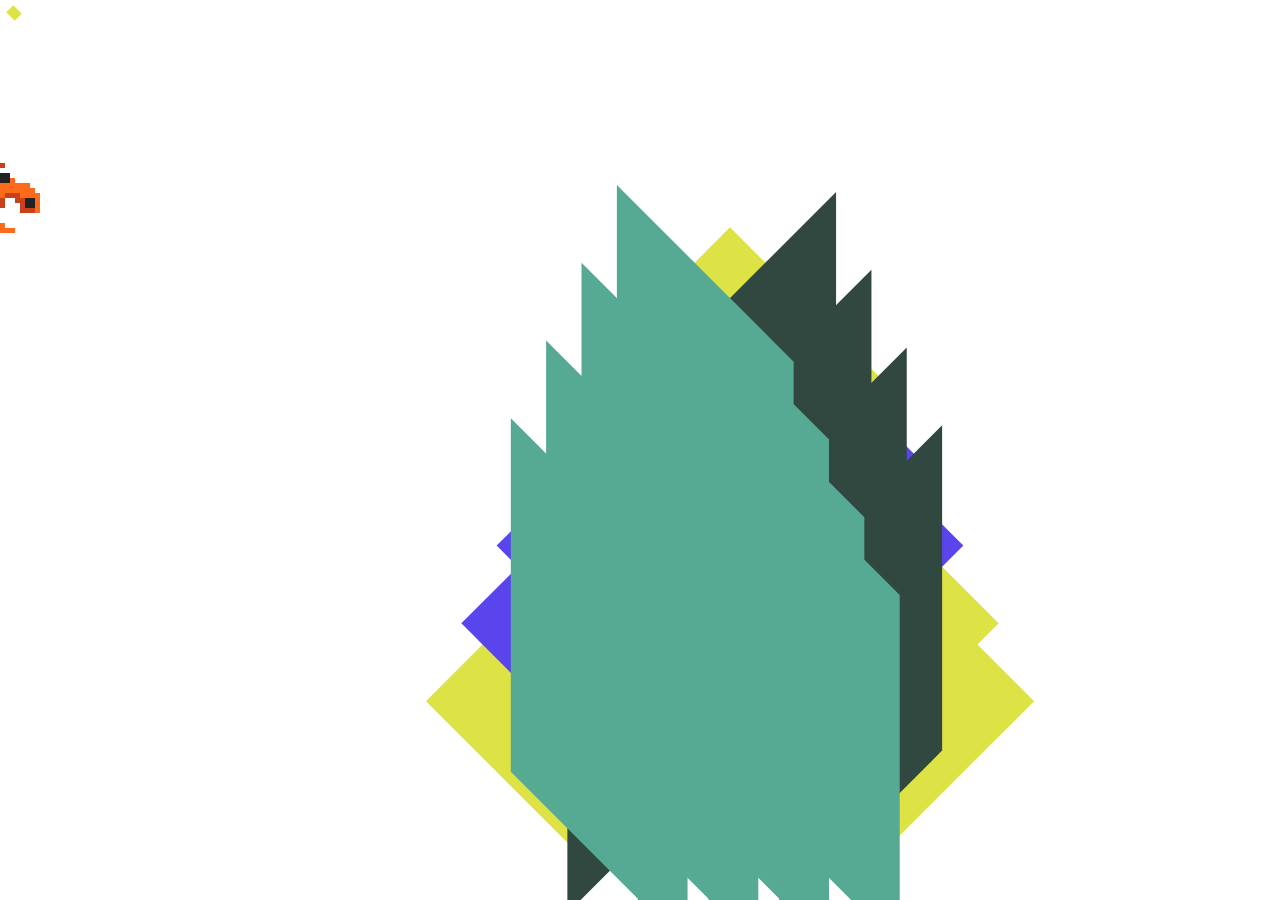
==== 1.html @ a22f9843 "update" ====
<!DOCTYPE HTML>
<html>
<head>
	<title>@>@</title>
	<link rel="stylesheet" href="style1.css" />
	<meta name="viewport" content="width=device-width, initial-scale=1.0">
	<script type="text/javascript" src="http://ajax.googleapis.com/ajax/libs/jquery/1.9.1/jquery.min.js"></script>
	<script type="text/javascript" src="js/sketch.js"></script>
</head>
<body>

	<div id="game">
		<div id="pyramid"></div>
	</div>
	<div id="qbert"></div>
	<button id="lol"></button>
	<canvas id="sketch" width="1440px" height="800px"></canvas>

	<script type="text/javascript">
		var click = false;
		$(document).on('mousemove', function(e){
			var x = e.pageX;
			var y = e.pageY;
			console.log(x);
			console.log(y);
			// $('#qbert').css({'left': x-10}); 
			// $('#qbert').css({'margin-top': y-50}); 
			$('#lol').css({'top': y-20, 'left': x-30}); 
			$('#sketch').sketch({defaultColor: "#ff0"});
		});

		setInterval(movePlane, 20);
		var keys = {}

		$(document).keydown(function(e) {
			keys[e.keyCode] = true;
		});

		$(document).keyup(function(e) {
			delete keys[e.keyCode];
		});

		function movePlane() {
			for (var direction in keys) {
				if (!keys.hasOwnProperty(direction)) continue;
				if (direction == 37) {
					$("#qbert").animate({left: "-=5"}, 0);
				}
				if (direction == 38) {
					$("#qbert").animate({'margin-top': "-=5"}, 0);  
				}
				if (direction == 39) {
					$("#qbert").animate({left: "+=5"}, 0);  
				}
				if (direction == 40) {
					$("#qbert").animate({'margin-top': "+=5"}, 0);  
				}
			}
		}
	</script>

</body>
</html>
---- style1.css ----
body{
  background: white;
}

#lol{
  position: absolute;
  width: 5px;
  height: 10px;

  background: #dde345;
  transform: rotate(45deg);
  border: none;
}
#sketch{
  z-index: 100;
}
#game{
  position: absolute;
  top: 0;
  right: 0;
  bottom: 300px;
  left: 0;
  margin: auto;

  width: 50px;
  height: 50px;
}

#qbert{
  position: absolute;
  background: #fc6b19;
  height: 5px;
  width: 5px;

  z-index: 50;
  animation:hop .75s infinite;
  box-shadow:
  5px 0 0 #fc6b19,
  10px 0 0 #fc6b19,
  -5px 0 0 #fc6b19,
  0 5px 0 #fc6b19,
  5px 5px 0 #c9401a,
  10px 5px 0 #c9401a,
  15px 5px 0 #c9401a,
  20px 5px 0 #c9401a,
  -5px 5px 0 #fc6b19,
  -10px 5px 0 #fc6b19,
  0 10px 0 #c9401a,
  5px 10px 0 #fff,
  10px 10px 0 #fff,
  15px 10px 0 #c9401a,
  20px 10px 0 #fff,
  25px 10px 0 #fff,
  -5px 10px 0 #fc6b19,
  -10px 10px 0 #c9401a,
  -15px 10px 0 #c9401a,
  0 15px 0 #c9401a,
  5px 15px 0 #222,
  10px 15px 0 #222,
  15px 15px 0 #c9401a,
  20px 15px 0 #222,
  25px 15px 0 #222,
  -5px 15px 0 #fc6b19,
  -10px 15px 0 #fc6b19,
  -15px 15px 0 #c9401a,
  0 20px 0 #c9401a,
  5px 20px 0 #222,
  10px 20px 0 #222,
  15px 20px 0 #c9401a,
  20px 20px 0 #222,
  25px 20px 0 #222,
  30px 20px 0 #fc6b19,
  -5px 20px 0 #fc6b19,
  -10px 20px 0 #c9401a,
  -15px 20px 0 #c9401a,
  -20px 20px 0 #c9401a,
  0 25px 0 #fc6b19,
  5px 25px 0 #c9401a,
  10px 25px 0 #c9401a,
  15px 25px 0 #fc6b19,
  20px 25px 0 #fc6b19,
  25px 25px 0 #fc6b19,
  30px 25px 0 #fc6b19,
  35px 25px 0 #fc6b19,
  40px 25px 0 #fc6b19,
  45px 25px 0 #fc6b19,
  -5px 25px 0 #fc6b19,
  -10px 25px 0 #fc6b19,
  -15px 25px 0 #c9401a,
  -20px 25px 0 #c9401a,
  0 30px 0 #fc6b19,
  5px 30px 0 #fc6b19,
  10px 30px 0 #fc6b19,
  15px 30px 0 #fc6b19,
  20px 30px 0 #fc6b19,
  25px 30px 0 #fc6b19,
  30px 30px 0 #fc6b19,
  35px 30px 0 #fc6b19,
  40px 30px 0 #fc6b19,
  45px 30px 0 #fc6b19,
  50px 30px 0 #fc6b19,
  -5px 30px 0 #fc6b19,
  -10px 30px 0 #c9401a,
  -15px 30px 0 #c9401a,
  -20px 30px 0 #c9401a,
  0 35px 0 #fc6b19,
  5px 35px 0 #c9401a,
  10px 35px 0 #fc6b19,
  15px 35px 0 #c9401a,
  20px 35px 0 #fc6b19,
  25px 35px 0 #c9401a,
  30px 35px 0 #c9401a,
  35px 35px 0 #c9401a,
  40px 35px 0 #fc6b19,
  45px 35px 0 #fc6b19,
  50px 35px 0 #fc6b19,
  55px 35px 0 #fc6b19,
  -5px 35px 0 #c9401a,
  -10px 35px 0 #fc6b19,
  -15px 35px 0 #c9401a,
  -20px 35px 0 #c9401a,
  0 40px 0 #c9401a,
  5px 40px 0 #c9401a,
  10px 40px 0 #c9401a,
  15px 40px 0 #c9401a,
  20px 40px 0 #c9401a,
  35px 40px 0 #c9401a,
  40px 40px 0 #c9401a,
  45px 40px 0 #222,
  50px 40px 0 #222,
  55px 40px 0 #fc6b19,
  -5px 40px 0 #c9401a,
  -10px 40px 0 #c9401a,
  -15px 40px 0 #c9401a,
  0 45px 0 #c9401a,
  5px 45px 0 #c9401a,
  10px 45px 0 #c9401a,
  15px 45px 0 #c9401a,
  20px 45px 0 #c9401a,
  40px 45px 0 #c9401a,
  45px 45px 0 #222,
  50px 45px 0 #222,
  55px 45px 0 #fc6b19,
  -5px 45px 0 #c9401a,
  -10px 45px 0 #c9401a,
  0 50px 0 #c9401a,
  5px 50px 0 #c9401a,
  10px 50px 0 #c9401a,
  15px 50px 0 #c9401a,
  40px 50px 0 #c9401a,
  45px 50px 0 #c9401a,
  50px 50px 0 #c9401a,
  55px 50px 0 #fc6b19,
  -5px 50px 0 #c9401a,
  -5px 55px 0 #c9401a,
  15px 55px 0 #c9401a,
  -5px 60px 0 #c9401a,
  15px 60px 0 #c9401a,
  0px 65px 0 #fc6b19,
  -5px 65px 0 #c9401a,
  -10px 65px 0 #fc6b19,
  15px 65px 0 #c9401a,
  20px 65px 0 #fc6b19,
  -5px 70px 0 #fc6b19,
  0px 70px 0 #fc6b19,
  5px 70px 0 #fc6b19,
  15px 70px 0 #fc6b19,
  20px 70px 0 #fc6b19,
  25px 70px 0 #fc6b19,
  30px 70px 0 #fc6b19;
}
#qbert:before{

  border: solid 14px transparent;
  border-left: 0;
  border-right-color: #fff;
  display: block;
  oveflow: hidden;
  position: absolute;
  top: -12px;
  left: 46px;
  transform: rotate(-30deg);
}
#qbert:after{
  background: #fff;
  font-size: 20px;
  font-weight: bold;
  font-family: Arial, sans-serif;
  padding: 15px 20px;
  position: absolute;
  left: 50px;
  top: -30px;
  border-radius: 50%;
}


#pyramid{
  content: '';
  height: 50px;
  width: 50px;
  background: #dde345;
  transform: rotate(45deg);
  box-shadow:
  30px 80px 0 #dde345,
  80px 30px 0 #5a45ec,

  60px 160px 0 #5a45ec, 
  110px 110px 0 #5a45ec,
  160px 60px 0 #5a45ec,

  90px 240px 0 #5a45ec,
  140px 190px 0 #dde345,
  190px 140px 0 #dde345,
  240px 90px 0 #dde345,

  120px 320px 0 #dde345,
  170px 270px 0 #dde345,
  220px 220px 0 #dde345,
  270px 170px 0 #dde345,
  320px 120px 0 #dde345;
}

#pyramid:before{
  content: '';
  height: 50px;
  width: 30px;
  background: #314840;
  position: absolute;
  top: 15px;
  left: 50px;
  transform: skew(0deg, 45deg);
  box-shadow:
  30px 50px 0 #314840,
  80px -50px 0 #314840,
  60px 100px 0 #314840,
  160px -100px 0 #314840,
  110px 0 0 #314840,
  140px 50px 0 #314840,
  90px 150px 0 #314840,
  190px -50px 0 #314840,
  240px -150px 0 #314840;
}
#pyramid:after{
  content: '';
  height: 30px;
  width: 50px;
  background: #56a993;
  position: absolute;
  top: 50px;
  left: 15px;
  transform: skew(45deg, 0deg);
  box-shadow:
  -50px 80px 0 #56a993,
  50px 30px 0 #56a993,
  100px 60px 0 #56a993,
  -100px 160px 0 #56a993,
  0 110px 0 #56a993,
  50px 140px 0 #56a993,
  150px 90px 0 #56a993,
  -50px 190px 0 #56a993,
  -150px 240px 0 #56a993;
}
@keyframes hop{
  from {top:36px;}
  to {top:20px;}
}

@media (max-width: 1400px) {
  #qbert{
    margin-top: 0px;
    left: -20px;
  }
  #pyramid{
    width: 250px; 
    height: 250px;
  }
  #pyramid:before{
    width: 250px;
    height: 250px;
  }
  #pyramid:after{
    width: 250px;
    height: 250px;
  }
}
@media (max-width: 1300px) {
  #qbert{
    margin-top: 150px;
  }
  #pyramid{
    width: 230px;
    height: 230px;
  }
  #pyramid:before{
    width: 230px;
    height: 230px;
  }
  #pyramid:before{
    width: 230px;
    height: 230px;
  }
}
@media (max-width: 1200px) {
  #qbert{
    left: 50px;
  }
  #pyramid{
    width: 210px;
    height: 210px;
  }
  #pyramid:before{
    width: 210px;
    height: 210px;
  }
  #pyramid:after{
    width: 210px;
    height: 210px;
  }
}
@media (max-width: 1100px) {
  #qbert{
    left: 120px;
  }
  #pyramid{
    width: 190px;
    height: 190px;
  }
  #pyramid:before{
    width: 190px;
    height: 190px;
  }
  #pyramid:after{
    width: 190px;
    height: 190px;
  }

}
@media (max-width: 1000px) {
  #qbert{
    left: -90px;
  }
  #pyramid{
    width: 170px;
    height: 170px;
  }
  #pyramid:before{
    width: 170px;
    height: 170px;
  }
  #pyramid:after{
    width: 170px;
    height: 170px;
  }
}
@media (max-width: 900px) {
  #qbert{
    margin-top: 80px;
    left: -60px;
  }
  #pyramid{
    width: 150px;
    height: 150px;
  }
  #pyramid:before{
    width: 150px;
    height: 150px;
  }
  #pyramid:after{
    width: 150px;
    height: 150px;
  }

}
@media (max-width: 850px) {
  #qbert{
    left: 10px;
  }
  #pyramid{
    width: 130px;
    height: 130px;
  }
  #pyramid:before{
    width: 130px;
    height: 130px;
  }
  #pyramid:after{
    width: 130px;
    height: 130px;
  }
}
@media (max-width: 800px) {
  #qbert{
    left: 80px;
  }
  #pyramid{
    width: 110px;
    height: 110px;
  }
  #pyramid:before{
    width: 110px;
    height: 110px;
  }
  #pyramid:after{
    width: 110px;
    height: 110px;
  }
}
@media (max-width: 750px) {
  #qbert{
    margin-top: -10px;
    left: 50px;
  }
  #pyramid{
    width: 90px;
    height: 90px;
  }
  #pyramid:before{
    width: 90px;
    height: 90px;
  }
  #pyramid:after{
    width: 90px;
    height: 90px;
  }
}
@media (max-width: 700px) {
  #qbert{
    margin-top: -80px;
    left: 15px;
  }
  #pyramid{
    width: 70px;
    height: 70px;
  }
  #pyramid:before{
    width: 70px;
    height: 70px;
  }
  #pyramid:after{
    width: 70px;
    height: 70px;
  }
}
@media (max-width: 680px) {
  #qbert{
    height: 4px;
  }
  #pyramid{
    width: 50px;
    height: 50px;
  }
  #pyramid:before{
    width: 50px;
    height: 50px;
  }
  #pyramid:after{
    width: 50px;
    height: 50px;
  }
}
@media (max-width: 660px) {
  #qbert{
    height: 3px;
  }
}
@media (max-width: 640px) {
  #qbert{
    height: 2px;
  }
}
@media (max-width: 620px) {
  #qbert{
    height: 1px;
  }
}
@media (max-width: 600px) {
  #qbert{
    height: 0px;
  }
}
@media (max-width: 580px) {
  #qbert{
    height: 5px;
    width: 4px;
  }
}
@media (max-width: 560px) {
  #qbert{
    width: 3px;
  }
}
@media (max-width: 540px) {
  #qbert{
    width: 2px;
  }
}
@media (max-width: 520px) {
  #qbert{
    width: 1px;
  }
}
@media (max-width: 500px) {
  #qbert{
    width: 0px;
  }
}
@media (max-width: 480px) {
  #pyramid{
    width: 40px;
    height: 40px;
  }
  #pyramid:before{
    width: 40px;
    height: 40px;
  }
  #pyramid:after{
    width: 40px;
    height: 40px;
  }
}
@media (max-width: 460px) {
  #pyramid{
    width: 30px;
    height: 30px;
  }
  #pyramid:before{
    width: 30px;
    height: 30px;
  }
  #pyramid:after{
    width: 30px;
    height: 30px;
  }
}
@media (max-width: 440px) {
  #pyramid{
    width: 20px;
    height: 20px;
  }
  #pyramid:before{
    width: 20px;
    height: 20px;
  }
  #pyramid:after{
    width: 20px;
    height: 20px;
  }
}
@media (max-width: 420px) {
  #pyramid{
    width: 10px;
    height: 10px;
  }
  #pyramid:before{
    width: 10px;
    height: 10px;
  }
  #pyramid:after{
    width: 10px;
    height: 10px;
  }
}
@media (max-width: 400px) {
  #pyramid{
    width: 0px;
    height: 0px;
  }
  #pyramid:before{
    width: 0px;
    height: 0px;
  }
  #pyramid:after{
    width: 0px;
    height: 0px;
  }
  #qbert{
    width: 5px;
    height: 5px;
  }

  #game{
    bottom: 0px;  
  }
  
}
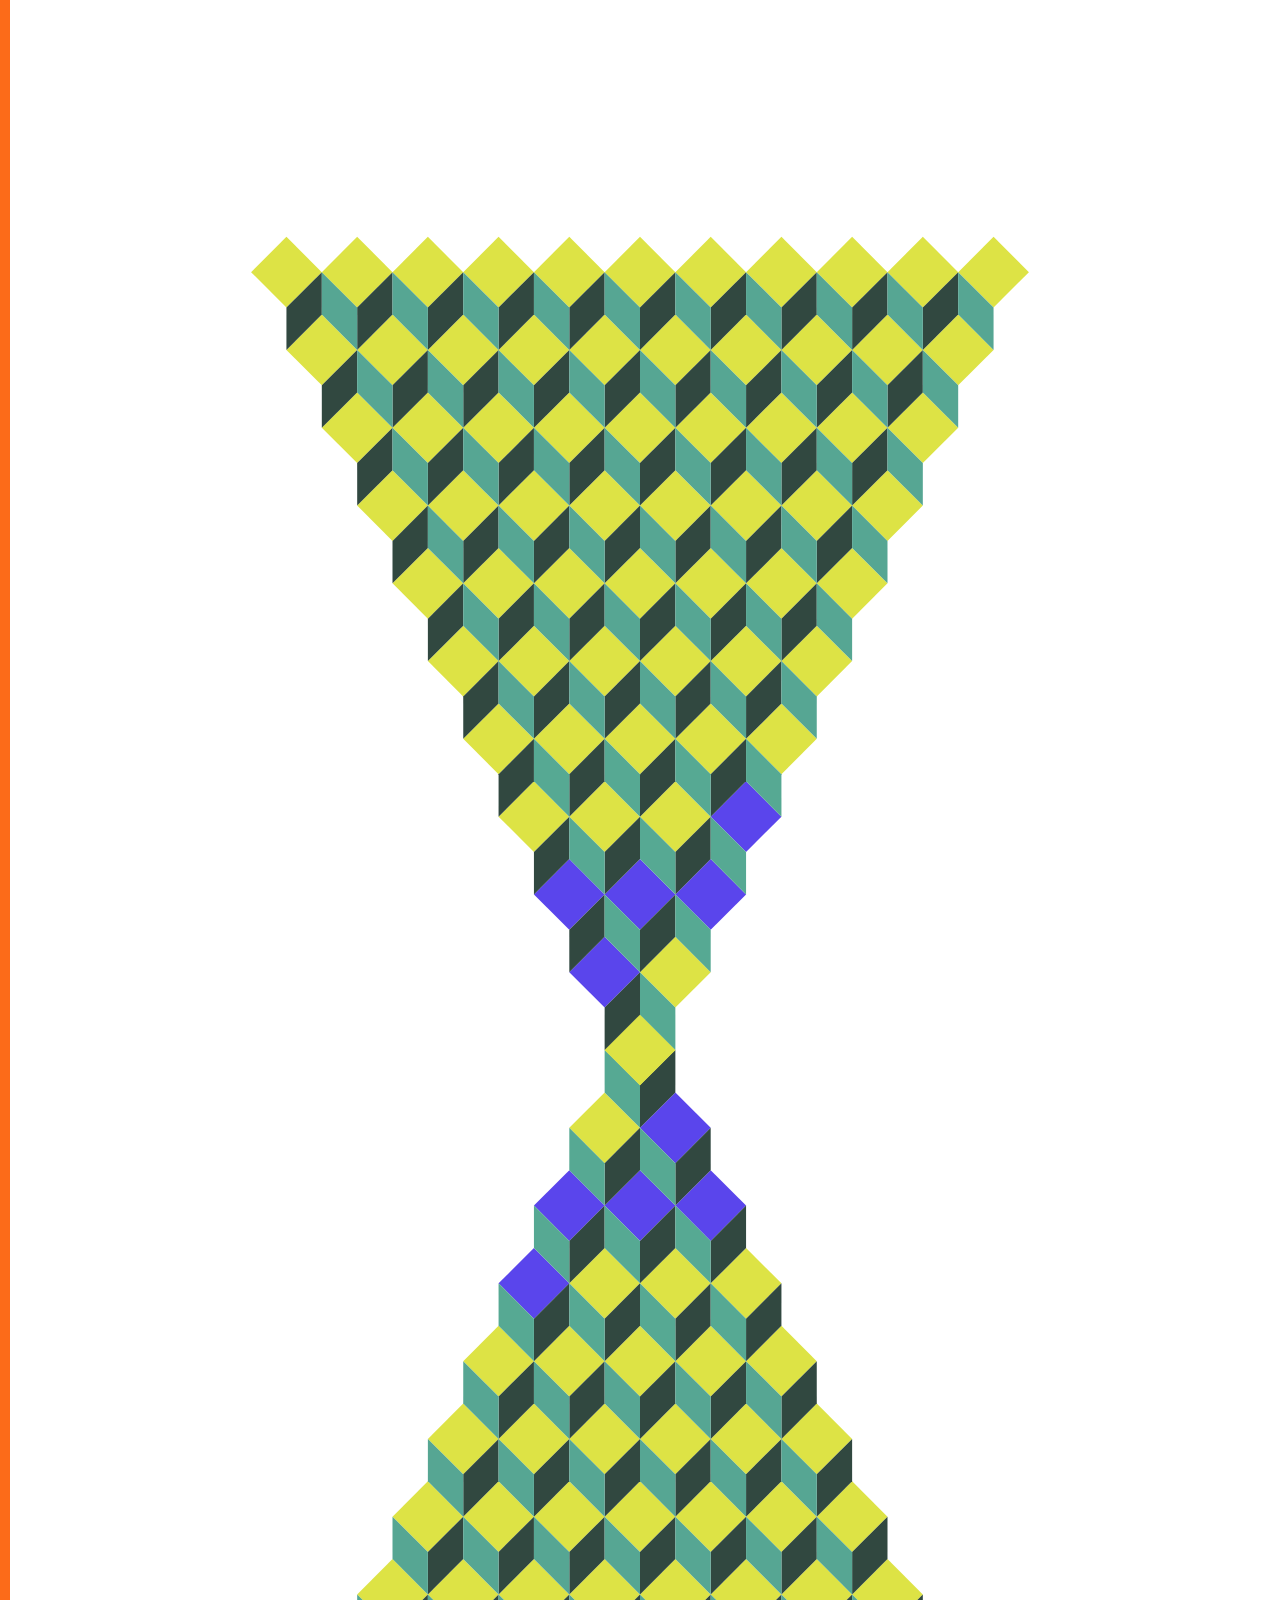
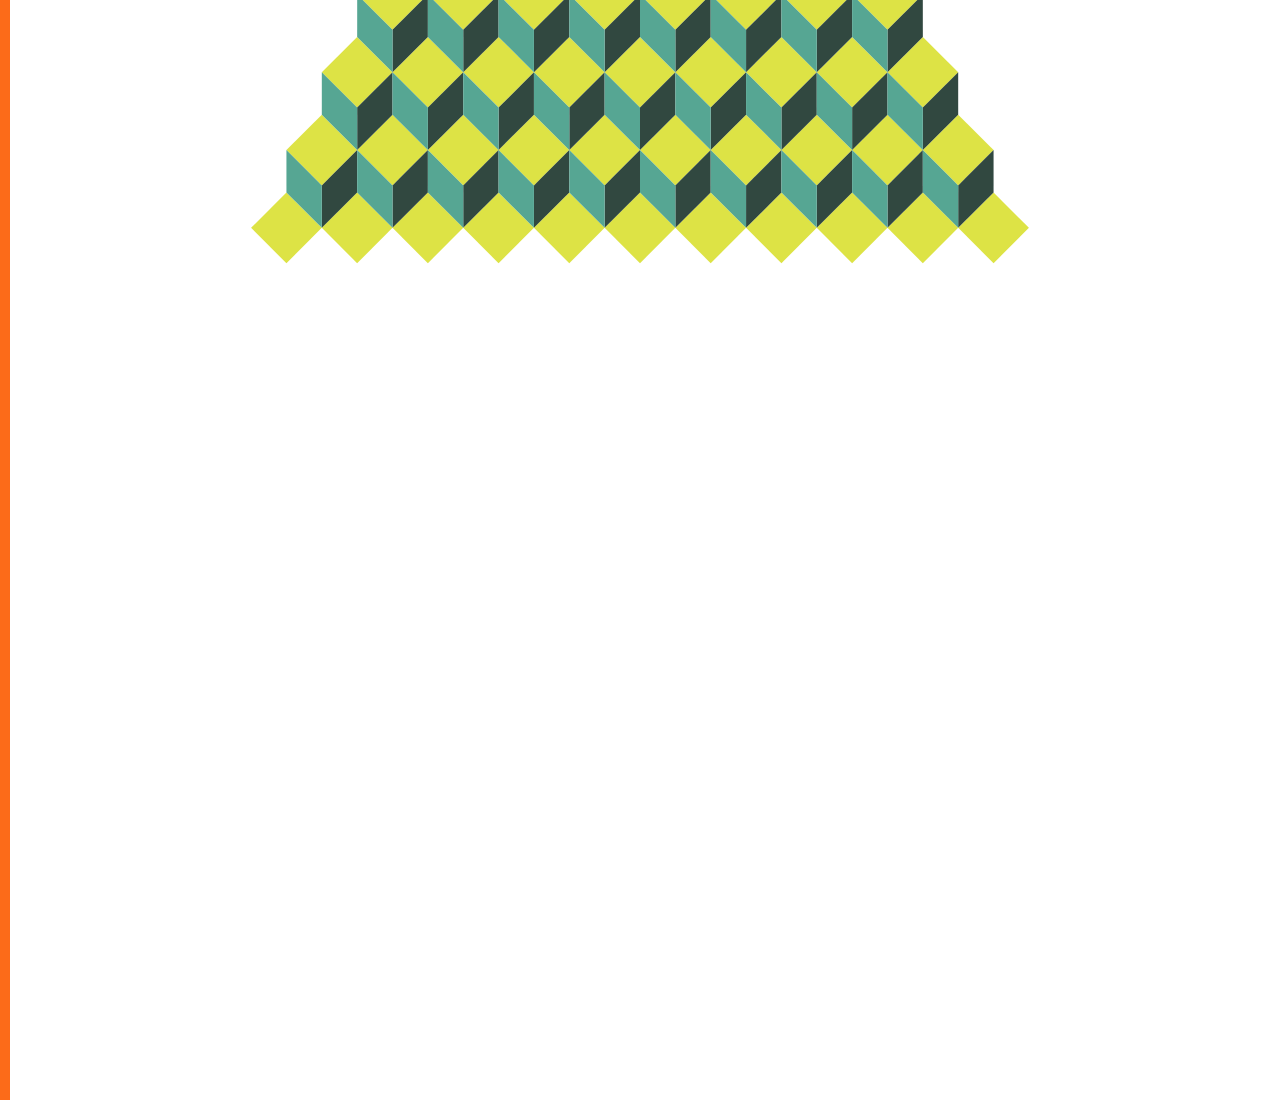
==== commit 5658b386: "update for nov 16th" ====
--- a/1.html
+++ b/1.html
@@ -8,13 +8,23 @@
 	<script type="text/javascript" src="js/sketch.js"></script>
 </head>
 <body>
-
+<div class="helper"></div>
 	<div id="game">
 		<div id="pyramid"></div>
 	</div>
-	<div id="qbert"></div>
-	<button id="lol"></button>
-	<canvas id="sketch" width="1440px" height="800px"></canvas>
+	<div id="game1">
+		<div id="pyramid"></div>
+	</div>
+<!-- 	<div id="game2">
+		<div id="pyramid"></div>
+	</div>
+	<div id="game3">
+		<div id="pyramid"></div>
+	</div> -->
+
+	<!-- <div id="qbert"></div> -->
+	<!-- <button id="lol"></button> -->
+	<!-- <canvas id="sketch" width="1440px" height="800px"></canvas> -->
 
 	<script type="text/javascript">
 		var click = false;
@@ -27,7 +37,20 @@
 			// $('#qbert').css({'margin-top': y-50}); 
 			$('#lol').css({'top': y-20, 'left': x-30}); 
 			$('#sketch').sketch({defaultColor: "#ff0"});
+
+			
 		});
+
+		function boxShadowGeneration(){
+			var block = 2;
+			for (var i = 1; i <= 3; i++) {//i row
+				$('#pyramid').css({'box-shadow': 
+					30px 80px 0 #dde345,
+					80px 30px 0 #dde345,
+				});
+				
+			};	
+		}
 
 		setInterval(movePlane, 20);
 		var keys = {}
@@ -39,6 +62,7 @@
 		$(document).keyup(function(e) {
 			delete keys[e.keyCode];
 		});
+
 
 		function movePlane() {
 			for (var direction in keys) {
--- a/style1.css
+++ b/style1.css
@@ -1,7 +1,14 @@
 body{
   background: white;
 }
-
+.helper{
+  position: absolute;
+  height: 300%;
+  width: 10px;
+  top: 0;
+  left: 0;
+  background: #fc6b19;
+}
 #lol{
   position: absolute;
   width: 5px;
@@ -16,11 +23,24 @@
 }
 #game{
   position: absolute;
-  top: 0;
+  top: 1050px;
   right: 0;
-  bottom: 300px;
+  bottom: 0;
   left: 0;
   margin: auto;
+
+  width: 50px;
+  height: 50px;
+}
+#game1{
+  position: absolute;
+  top: 1050px;
+  right: 0;
+  bottom: 0;
+  left: 0;
+  margin: auto;
+  transform: rotate(180deg);
+  transition: all 3000ms ease;   
 
   width: 50px;
   height: 50px;
@@ -34,6 +54,7 @@
 
   z-index: 50;
   animation:hop .75s infinite;
+  transition: all 50ms ease;   
   box-shadow:
   5px 0 0 #fc6b19,
   10px 0 0 #fc6b19,
@@ -180,6 +201,7 @@
   top: -12px;
   left: 46px;
   transform: rotate(-30deg);
+  transition: all 3000ms ease;   
 }
 #qbert:after{
   background: #fff;
@@ -191,6 +213,7 @@
   left: 50px;
   top: -30px;
   border-radius: 50%;
+  transition: all 3000ms ease;   
 }
 
 
@@ -200,6 +223,7 @@
   width: 50px;
   background: #dde345;
   transform: rotate(45deg);
+  transition: all 3000ms ease;   
   box-shadow:
   30px 80px 0 #dde345,
   80px 30px 0 #5a45ec,
@@ -217,8 +241,79 @@
   170px 270px 0 #dde345,
   220px 220px 0 #dde345,
   270px 170px 0 #dde345,
-  320px 120px 0 #dde345;
-}
+  320px 120px 0 #dde345,
+
+  150px 400px 0 #dde345,
+  200px 350px 0 #dde345,
+  250px 300px 0 #dde345,
+  300px 250px 0 #dde345,
+  350px 200px 0 #dde345,
+  400px 150px 0 #dde345,
+
+  180px 480px 0 #dde345,
+  230px 430px 0 #dde345,
+  280px 380px 0 #dde345,
+  330px 330px 0 #dde345,
+  380px 280px 0 #dde345,
+  430px 230px 0 #dde345,
+  480px 180px 0 #dde345,
+
+  210px 560px 0 #dde345,
+  260px 510px 0 #dde345,
+  310px 460px 0 #dde345,
+  360px 410px 0 #dde345,
+  410px 360px 0 #dde345,
+  460px 310px 0 #dde345,
+  510px 260px 0 #dde345,
+  560px 210px 0 #dde345,
+
+  240px 640px 0 #dde345,
+  290px 590px 0 #dde345,
+  340px 540px 0 #dde345,
+  390px 490px 0 #dde345,
+  440px 440px 0 #dde345,
+  490px 390px 0 #dde345,
+  540px 340px 0 #dde345,
+  590px 290px 0 #dde345,
+  640px 240px 0 #dde345,
+
+  270px 720px 0 #dde345,
+  320px 670px 0 #dde345,
+  370px 620px 0 #dde345,
+  420px 570px 0 #dde345,
+  470px 520px 0 #dde345,
+  520px 470px 0 #dde345,
+  570px 420px 0 #dde345,
+  620px 370px 0 #dde345,
+  670px 320px 0 #dde345,
+  720px 270px 0 #dde345,
+
+  300px 800px 0 #dde345,
+  350px 750px 0 #dde345,
+  400px 700px 0 #dde345,
+  450px 650px 0 #dde345,
+  500px 600px 0 #dde345,
+  550px 550px 0 #dde345,
+  600px 500px 0 #dde345,
+  650px 450px 0 #dde345,
+  700px 400px 0 #dde345,
+  750px 350px 0 #dde345,
+  800px 300px 0 #dde345;
+}
+/*  330px 880px 0 #dde345,
+  380px 830px 0 #dde345,
+  430px 780px 0 #dde345,
+  480px 730px 0 #dde345,
+  
+  530px 680px 0 #dde345,
+  580px 630px 0 #dde345,
+  630px 580px 0 #dde345,
+  680px 530px 0 #dde345,
+  
+  730px 480px 0 #dde345,
+  780px 430px 0 #dde345,
+  830px 380px 0 #dde345,
+  880px 330px 0 #dde345;*/
 
 #pyramid:before{
   content: '';
@@ -229,16 +324,70 @@
   top: 15px;
   left: 50px;
   transform: skew(0deg, 45deg);
+  transition: all 3000ms ease;   
   box-shadow:
   30px 50px 0 #314840,
   80px -50px 0 #314840,
+
   60px 100px 0 #314840,
+  110px 0px 0 #314840,
   160px -100px 0 #314840,
-  110px 0 0 #314840,
+
+  90px 150px 0 #314840,
   140px 50px 0 #314840,
-  90px 150px 0 #314840,
   190px -50px 0 #314840,
-  240px -150px 0 #314840;
+  240px -150px 0 #314840,
+
+  120px 200px 0 #314840,
+  170px 100px 0 #314840,
+  220px 0px 0 #314840,
+  270px -100px 0 #314840,
+  320px -200px 0 #314840,
+
+  150px 250px 0 #314840,
+  200px 150px 0 #314840,
+  250px 50px 0 #314840,
+  300px -50px 0 #314840,
+  350px -150px 0 #314840,
+  400px -250px 0 #314840,
+
+  180px 300px 0 #314840,
+  230px 200px 0 #314840,
+  280px 100px 0 #314840,
+  330px 0px 0 #314840,
+  380px -100px 0 #314840,
+  430px -200px 0 #314840,
+  480px -300px 0 #314840,
+
+  210px 350px 0 #314840,
+  260px 250px 0 #314840,
+  310px 150px 0 #314840,
+  360px 50px 0 #314840,
+  410px -50px 0 #314840,
+  460px -150px 0 #314840,
+  510px -250px 0 #314840,
+  560px -350px 0 #314840,
+
+  240px 400px 0 #314840,
+  290px 300px 0 #314840,
+  340px 200px 0 #314840,
+  390px 100px 0 #314840,
+  440px 0px 0 #314840,
+  490px -100px 0 #314840,
+  540px -200px 0 #314840,
+  590px -300px 0 #314840,
+  640px -400px 0 #314840,
+
+  270px 450px 0 #314840,
+  320px 350px 0 #314840,
+  370px 250px 0 #314840,
+  420px 150px 0 #314840,
+  470px 50px 0 #314840,
+  520px -50px 0 #314840,
+  570px -150px 0 #314840,
+  620px -250px 0 #314840,
+  670px -350px 0 #314840,
+  720px -450px 0 #314840;
 }
 #pyramid:after{
   content: '';
@@ -249,315 +398,85 @@
   top: 50px;
   left: 15px;
   transform: skew(45deg, 0deg);
+  transition: all 3000ms ease;   
   box-shadow:
   -50px 80px 0 #56a993,
   50px 30px 0 #56a993,
-  100px 60px 0 #56a993,
+
   -100px 160px 0 #56a993,
   0 110px 0 #56a993,
+  100px 60px 0 #56a993,
+
+  -150px 240px 0 #56a993,
+  -50px 190px 0 #56a993,
   50px 140px 0 #56a993,
   150px 90px 0 #56a993,
-  -50px 190px 0 #56a993,
-  -150px 240px 0 #56a993;
+  
+  -200px 320px 0 #56A693,
+  -100px 270px 0 #56A693,
+  0px 220px 0 #56A693,
+  100px 170px 0 #56A693,
+  200px 120px 0 #56A693,
+
+  -250px 400px 0 #56A693,
+  -150px 350px 0 #56A693,
+  -50px 300px 0 #56A693,
+  50px 250px 0 #56A693,
+  150px 200px 0 #56A693,
+  250px 150px 0 #56A693,
+
+  -300px 480px 0 #56A693,
+  -200px 430px 0 #56A693,
+  -100px 380px 0 #56A693,
+  0px 330px 0 #56A693,
+  100px 280px 0 #56A693,
+  200px 230px 0 #56A693,
+  300px 180px 0 #56A693,
+
+  -350px 560px 0 #56A693,
+  -250px 510px 0 #56A693,
+  -150px 460px 0 #56A693,
+  -50px 410px 0 #56A693,
+  50px 360px 0 #56A693,
+  150px 310px 0 #56A693,
+  250px 260px 0 #56A693,
+  350px 210px 0 #56A693,
+
+  -400px 640px 0 #56A693,
+  -300px 590px 0 #56A693,
+  -200px 540px 0 #56A693,
+  -100px 490px 0 #56A693,
+  0px 440px 0 #56A693,
+  100px 390px 0 #56A693,
+  200px 340px 0 #56A693,
+  300px 290px 0 #56A693,
+  400px 240px 0 #56A693,
+
+  -450px 720px 0 #56A693,
+  -350px 670px 0 #56A693,
+  -250px 620px 0 #56A693,
+  -150px 570px 0 #56A693,
+  -50px 520px 0 #56A693,
+  50px 470px 0 #56A693,
+  150px 420px 0 #56A693,
+  250px 370px 0 #56A693,
+  350px 320px 0 #56A693,
+  450px 270px 0 #56A693;
+
 }
 @keyframes hop{
   from {top:36px;}
   to {top:20px;}
 }
 
-@media (max-width: 1400px) {
-  #qbert{
-    margin-top: 0px;
-    left: -20px;
-  }
-  #pyramid{
-    width: 250px; 
-    height: 250px;
-  }
-  #pyramid:before{
-    width: 250px;
-    height: 250px;
-  }
-  #pyramid:after{
-    width: 250px;
-    height: 250px;
-  }
-}
-@media (max-width: 1300px) {
-  #qbert{
-    margin-top: 150px;
-  }
-  #pyramid{
-    width: 230px;
-    height: 230px;
-  }
-  #pyramid:before{
-    width: 230px;
-    height: 230px;
-  }
-  #pyramid:before{
-    width: 230px;
-    height: 230px;
-  }
-}
-@media (max-width: 1200px) {
-  #qbert{
-    left: 50px;
-  }
-  #pyramid{
-    width: 210px;
-    height: 210px;
-  }
-  #pyramid:before{
-    width: 210px;
-    height: 210px;
-  }
-  #pyramid:after{
-    width: 210px;
-    height: 210px;
-  }
-}
-@media (max-width: 1100px) {
-  #qbert{
-    left: 120px;
-  }
-  #pyramid{
-    width: 190px;
-    height: 190px;
-  }
-  #pyramid:before{
-    width: 190px;
-    height: 190px;
-  }
-  #pyramid:after{
-    width: 190px;
-    height: 190px;
-  }
-
-}
-@media (max-width: 1000px) {
-  #qbert{
-    left: -90px;
-  }
-  #pyramid{
-    width: 170px;
-    height: 170px;
-  }
-  #pyramid:before{
-    width: 170px;
-    height: 170px;
-  }
-  #pyramid:after{
-    width: 170px;
-    height: 170px;
-  }
-}
-@media (max-width: 900px) {
-  #qbert{
-    margin-top: 80px;
-    left: -60px;
-  }
-  #pyramid{
-    width: 150px;
-    height: 150px;
-  }
-  #pyramid:before{
-    width: 150px;
-    height: 150px;
-  }
-  #pyramid:after{
-    width: 150px;
-    height: 150px;
-  }
-
-}
-@media (max-width: 850px) {
-  #qbert{
-    left: 10px;
-  }
-  #pyramid{
-    width: 130px;
-    height: 130px;
-  }
-  #pyramid:before{
-    width: 130px;
-    height: 130px;
-  }
-  #pyramid:after{
-    width: 130px;
-    height: 130px;
-  }
-}
-@media (max-width: 800px) {
-  #qbert{
-    left: 80px;
-  }
-  #pyramid{
-    width: 110px;
-    height: 110px;
-  }
-  #pyramid:before{
-    width: 110px;
-    height: 110px;
-  }
-  #pyramid:after{
-    width: 110px;
-    height: 110px;
-  }
-}
-@media (max-width: 750px) {
-  #qbert{
-    margin-top: -10px;
-    left: 50px;
-  }
-  #pyramid{
-    width: 90px;
-    height: 90px;
-  }
-  #pyramid:before{
-    width: 90px;
-    height: 90px;
-  }
-  #pyramid:after{
-    width: 90px;
-    height: 90px;
-  }
-}
-@media (max-width: 700px) {
-  #qbert{
-    margin-top: -80px;
-    left: 15px;
-  }
-  #pyramid{
-    width: 70px;
-    height: 70px;
-  }
-  #pyramid:before{
-    width: 70px;
-    height: 70px;
-  }
-  #pyramid:after{
-    width: 70px;
-    height: 70px;
-  }
-}
-@media (max-width: 680px) {
-  #qbert{
-    height: 4px;
-  }
-  #pyramid{
+@media (max-height: 600px) {
+    #pyramid:before{
+    height: 50px;
+    width: 30px;
+    }
+    #pyramid:after{
+    height: 50px;
     width: 50px;
-    height: 50px;
-  }
-  #pyramid:before{
-    width: 50px;
-    height: 50px;
-  }
-  #pyramid:after{
-    width: 50px;
-    height: 50px;
-  }
-}
-@media (max-width: 660px) {
-  #qbert{
-    height: 3px;
-  }
-}
-@media (max-width: 640px) {
-  #qbert{
-    height: 2px;
-  }
-}
-@media (max-width: 620px) {
-  #qbert{
-    height: 1px;
-  }
-}
-@media (max-width: 600px) {
-  #qbert{
-    height: 0px;
-  }
-}
-@media (max-width: 580px) {
-  #qbert{
-    height: 5px;
-    width: 4px;
-  }
-}
-@media (max-width: 560px) {
-  #qbert{
-    width: 3px;
-  }
-}
-@media (max-width: 540px) {
-  #qbert{
-    width: 2px;
-  }
-}
-@media (max-width: 520px) {
-  #qbert{
-    width: 1px;
-  }
-}
-@media (max-width: 500px) {
-  #qbert{
-    width: 0px;
-  }
-}
-@media (max-width: 480px) {
-  #pyramid{
-    width: 40px;
-    height: 40px;
-  }
-  #pyramid:before{
-    width: 40px;
-    height: 40px;
-  }
-  #pyramid:after{
-    width: 40px;
-    height: 40px;
-  }
-}
-@media (max-width: 460px) {
-  #pyramid{
-    width: 30px;
-    height: 30px;
-  }
-  #pyramid:before{
-    width: 30px;
-    height: 30px;
-  }
-  #pyramid:after{
-    width: 30px;
-    height: 30px;
-  }
-}
-@media (max-width: 440px) {
-  #pyramid{
-    width: 20px;
-    height: 20px;
-  }
-  #pyramid:before{
-    width: 20px;
-    height: 20px;
-  }
-  #pyramid:after{
-    width: 20px;
-    height: 20px;
-  }
-}
-@media (max-width: 420px) {
-  #pyramid{
-    width: 10px;
-    height: 10px;
-  }
-  #pyramid:before{
-    width: 10px;
-    height: 10px;
-  }
-  #pyramid:after{
-    width: 10px;
-    height: 10px;
   }
 }
 @media (max-width: 400px) {
@@ -573,14 +492,5 @@
     width: 0px;
     height: 0px;
   }
-  #qbert{
-    width: 5px;
-    height: 5px;
-  }
-
-  #game{
-    bottom: 0px;  
-  }
-  
-}
-
+}
+
